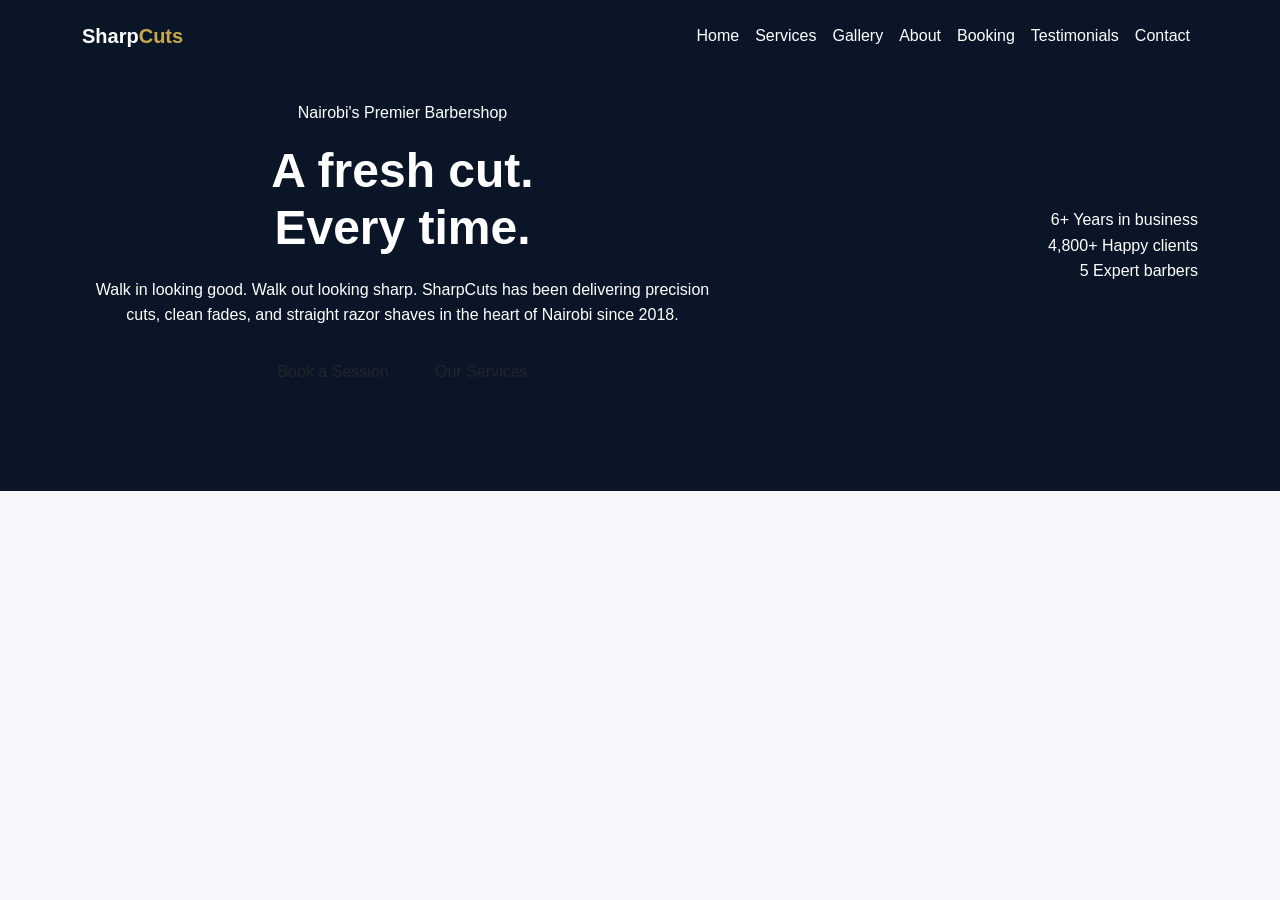
==== index.html @ f394fb0b "correcting nav and top" ====
<!DOCTYPE html>
<html lang="en">
<head>
    <meta charset="UTF-8">
    <meta name="viewport" content="width=device-width, initial-scale=1.0">
    <title>SharpCuts Barbershop</title>
    <link rel="stylesheet" href="https://cdn.jsdelivr.net/npm/bootstrap@5.3.0/dist/css/bootstrap.min.css">
    <link rel="stylesheet" href="css/style.css">
</head>
<body>

    <!-- NAVBAR -->
    <nav class="navbar navbar-expand-lg navbar-dark fixed-top">
        <div class="container">
            <a class="navbar-brand" href="index.html">
                <span class="brand-sharp">Sharp</span><span class="brand-cuts">Cuts</span>
            </a>
            <button class="navbar-toggler" type="button" data-bs-toggle="collapse" data-bs-target="#navMenu">
                <span class="navbar-toggler-icon"></span>
            </button>
            <div class="collapse navbar-collapse" id="navMenu">
                <ul class="navbar-nav ms-auto">
                    <li class="nav-item"><a class="nav-link active" href="index.html">Home</a></li>
                    <li class="nav-item"><a class="nav-link" href="services.html">Services</a></li>
                    <li class="nav-item"><a class="nav-link" href="gallery.html">Gallery</a></li>
                    <li class="nav-item"><a class="nav-link" href="about.html">About</a></li>
                    <li class="nav-item"><a class="nav-link" href="booking.html">Booking</a></li>
                    <li class="nav-item"><a class="nav-link" href="testimonials.html">Testimonials</a></li>
                    <li class="nav-item"><a class="nav-link" href="contact.html">Contact</a></li>
                </ul>
            </div>
        </div>
    </nav>

    <!-- top -->
    <section class="top d-flex align-items-center">
        <div class="container">
            <div class="row align-items-center">
                <div class="col-lg-7">
                    <p class="top-eyebrow">Nairobi's Premier Barbershop</p>
                    <h1 class="top-heading">A fresh cut.<br>Every time.</h1>
                    <p class="top-sub">Walk in looking good. Walk out looking sharp. SharpCuts has been delivering precision cuts, clean fades, and straight razor shaves in the heart of Nairobi since 2018.</p>
                    <div class="top-actions">
                        <a href="booking.html" class="btn btn-primary-custom me-3">Book a Session</a>
                        <a href="services.html" class="btn btn-outline-custom">Our Services</a>
                    </div>
                </div>
                <div class="col-lg-5 d-none d-lg-block text-end">
                    <div class="top-stat-block">
                        <div class="top-stat">
                            <span class="stat-number">6+</span>
                            <span class="stat-label">Years in business</span>
                        </div>
                        <div class="top-stat">
                            <span class="stat-number">4,800+</span>
                            <span class="stat-label">Happy clients</span>
                        </div>
                        <div class="top-stat">
                            <span class="stat-number">5</span>
                            <span class="stat-label">Expert barbers</span>
                        </div>
                    </div>
                </div>
            </div>
        </div>
    </section>

    
    <script src="https://cdn.jsdelivr.net/npm/bootstrap@5.3.0/dist/js/bootstrap.bundle.min.js"></script>
    <script src="js/script.js"></script>
</body>
</html>
---- css/style.css ----
/* ============================================
   my shortcuts for colours to use— style.css
   Colours :
   Navy:      #0A1628
   Mid-navy:  #1B2E4B
   White:     #FFFFFF
   Off-white: #F5F7FA
   Gold:      #C9A84C
   Light grey:#E8ECF0
============================================ */
/* RESET */
* {
    margin: 0;
    padding: 0;
    box-sizing: border-box;
}

/* GLOBAL */
body {
    font-family: Arial, sans-serif;
    background: #F5F7FA;
    color: #0A1628;
    line-height: 1.6;
}

h1, h2, h3 {
    font-weight: bold;
    margin-bottom: 15px;
}

.section-title {
    border-bottom: 2px solid #C9A84C;
    display: inline-block;
    margin-bottom: 20px;
}

/* NAVBAR */
.navbar {
    background: #0A1628;
    padding: 15px 0;
}

.navbar-brand {
    font-weight: bold;
}

.brand-sharp {
    color: white;
}

.brand-cuts {
    color: #C9A84C;
}

.nav-link {
    color: white !important;
}

.nav-link:hover {
    color: #C9A84C !important;
}

/* BUTTON */
.btn-custom {
    background: #C9A84C;
    color: #0A1628;
    padding: 10px 20px;
    text-decoration: none;
    font-weight: bold;
    border: none;
}

.btn-custom:hover {
    background: #b8963e;
}

/* HERO */
.top{
    background: #0A1628;
    color: white;
    text-align: center;
    padding: 100px 20px;
}

.top-heading {
    font-size: 3rem;
    margin-bottom: 20px;
}

.top-sub {
    margin-bottom: 25px;
}

/* CARDS */
.feature-card {
    background: white;
    padding: 20px;
    border: 1px solid #ddd;
    text-align: center;
}

/* FOOTER */
.site-footer {
    background: #0A1628;
    color: white;
    text-align: center;
    padding: 20px;
}

.footer-links a {
    color: white;
    text-decoration: none;
    margin: 0 10px;
}

/* MOBILE */
@media (max-width: 768px) {
    .top-heading {
        font-size: 2rem;
    }
}
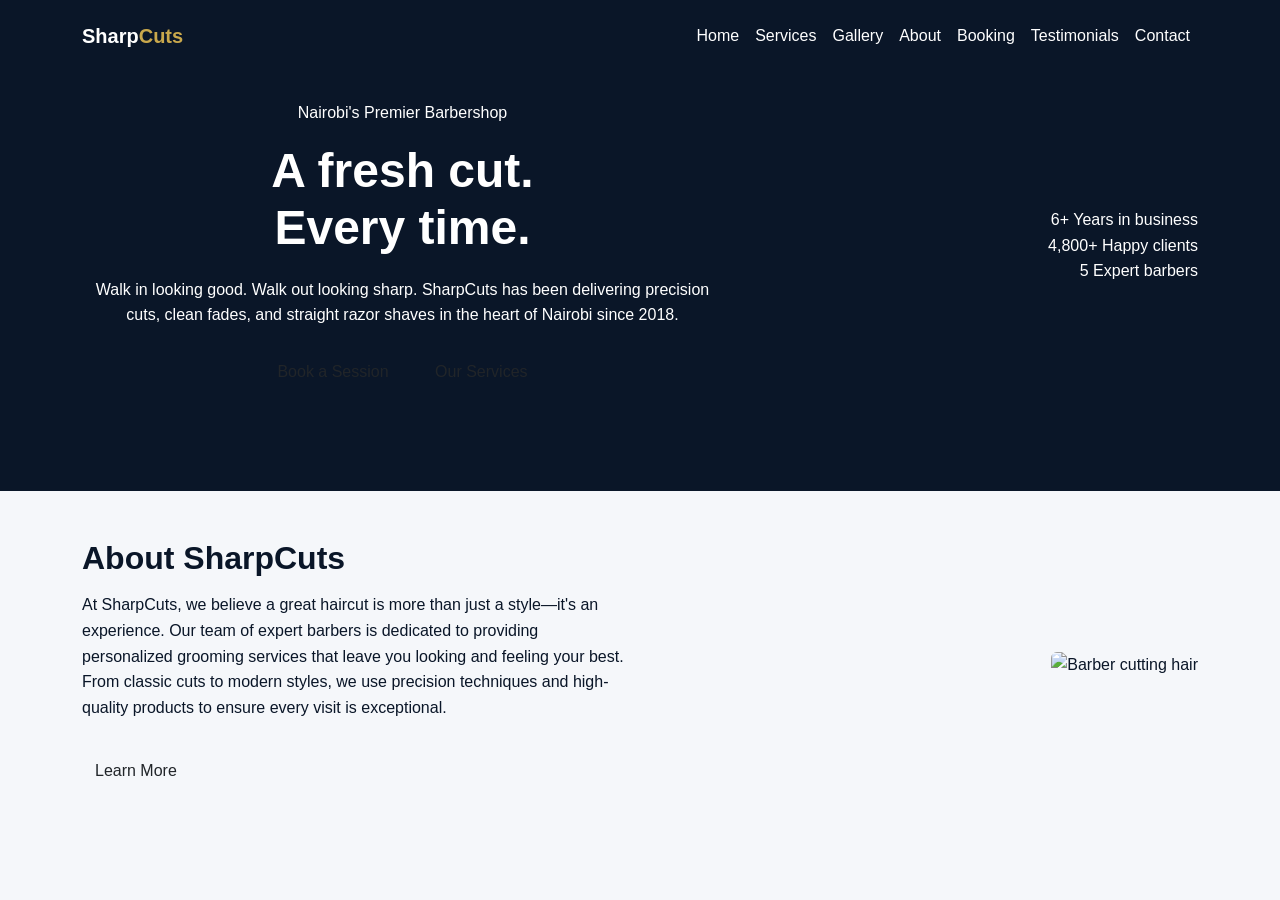
==== commit 38658e6f: "about correction" ====
--- a/index.html
+++ b/index.html
@@ -65,6 +65,22 @@
         </div>
     </section>
 
+
+
+    <section class="about py-5">
+        <div class="container">
+            <div class="row align-items-center">
+                <div class="col-lg-6">
+                    <h2 class="section-heading">About SharpCuts</h2>
+                    <p class="section-sub">At SharpCuts, we believe a great haircut is more than just a style—it's an experience. Our team of expert barbers is dedicated to providing personalized grooming services that leave you looking and feeling your best. From classic cuts to modern styles, we use precision techniques and high-quality products to ensure every visit is exceptional.</p>
+                    <a href="about.html" class="btn btn-primary-custom mt-3">Learn More</a>
+                </div>
+                <div class="col-lg-6 text-end">
+                    <img src="images/about.jpg" alt="Barber cutting hair" class="img-fluid rounded">
+                </div>
+            </div>
+        </div>
+
     
     <script src="https://cdn.jsdelivr.net/npm/bootstrap@5.3.0/dist/js/bootstrap.bundle.min.js"></script>
     <script src="js/script.js"></script>
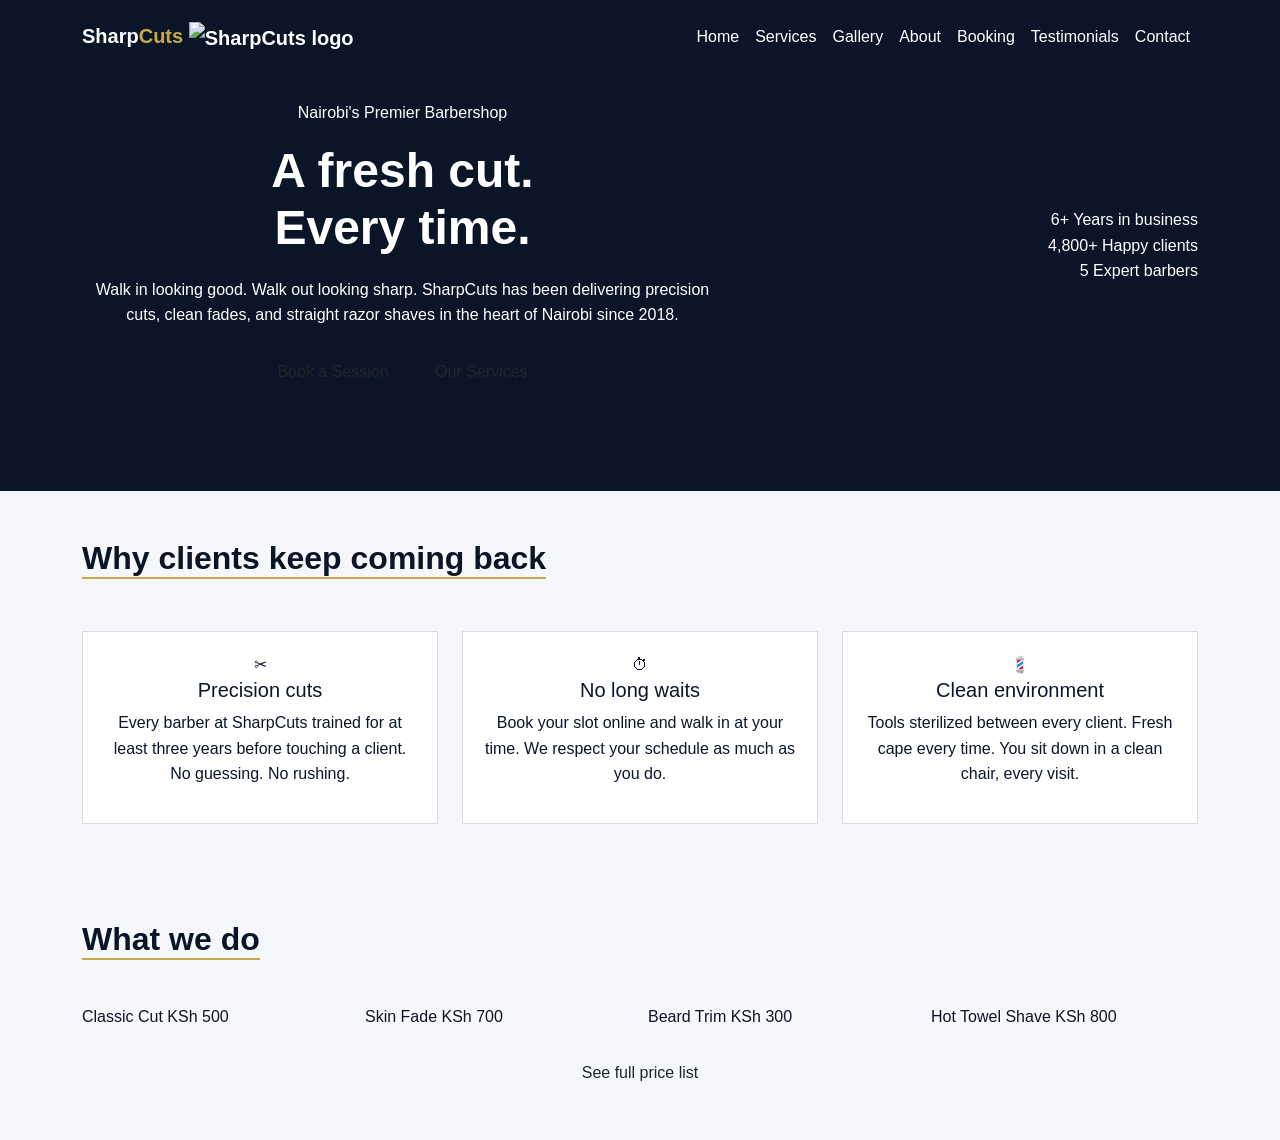
==== commit 7ed826b1: "adding icon and images" ====
--- a/index.html
+++ b/index.html
@@ -4,6 +4,7 @@
     <meta charset="UTF-8">
     <meta name="viewport" content="width=device-width, initial-scale=1.0">
     <title>SharpCuts Barbershop</title>
+    <link rel="icon" type="image/png" href="images/comb and clippers.png">
     <link rel="stylesheet" href="https://cdn.jsdelivr.net/npm/bootstrap@5.3.0/dist/css/bootstrap.min.css">
     <link rel="stylesheet" href="css/style.css">
 </head>
@@ -14,6 +15,8 @@
         <div class="container">
             <a class="navbar-brand" href="index.html">
                 <span class="brand-sharp">Sharp</span><span class="brand-cuts">Cuts</span>
+                 <img src="images/comb and clippers.png" alt="SharpCuts logo"
+                  width="30" height="30" class="brand-logo">
             </a>
             <button class="navbar-toggler" type="button" data-bs-toggle="collapse" data-bs-target="#navMenu">
                 <span class="navbar-toggler-icon"></span>
@@ -66,20 +69,59 @@
     </section>
 
 
-
-    <section class="about py-5">
+<!-- WHY US -->
+    <section class="why-us py-5">
         <div class="container">
-            <div class="row align-items-center">
-                <div class="col-lg-6">
-                    <h2 class="section-heading">About SharpCuts</h2>
-                    <p class="section-sub">At SharpCuts, we believe a great haircut is more than just a style—it's an experience. Our team of expert barbers is dedicated to providing personalized grooming services that leave you looking and feeling your best. From classic cuts to modern styles, we use precision techniques and high-quality products to ensure every visit is exceptional.</p>
-                    <a href="about.html" class="btn btn-primary-custom mt-3">Learn More</a>
+            <h2 class="section-title text-center">Why clients keep coming back</h2>
+            <div class="row g-4 mt-2">
+                <div class="col-md-4">
+                    <div class="feature-card">
+                        <div class="feature-icon">✂</div>
+                        <h5>Precision cuts</h5>
+                        <p>Every barber at SharpCuts trained for at least three years before touching a client. No guessing. No rushing.</p>
+                    </div>
                 </div>
-                <div class="col-lg-6 text-end">
-                    <img src="images/about.jpg" alt="Barber cutting hair" class="img-fluid rounded">
+                <div class="col-md-4">
+                    <div class="feature-card">
+                        <div class="feature-icon">⏱</div>
+                        <h5>No long waits</h5>
+                        <p>Book your slot online and walk in at your time. We respect your schedule as much as you do.</p>
+                    </div>
+                </div>
+                <div class="col-md-4">
+                    <div class="feature-card">
+                        <div class="feature-icon">💈</div>
+                        <h5>Clean environment</h5>
+                        <p>Tools sterilized between every client. Fresh cape every time. You sit down in a clean chair, every visit.</p>
+                    </div>
                 </div>
             </div>
         </div>
+    </section>
+
+    <!-- QUICK SERVICES PREVIEW -->
+    <section class="services-preview py-5">
+        <div class="container">
+            <h2 class="section-title text-center">What we do</h2>
+            <div class="row g-3 mt-2">
+                <div class="col-6 col-md-3">
+                    <div class="service-pill">Classic Cut <span>KSh 500</span></div>
+                </div>
+                <div class="col-6 col-md-3">
+                    <div class="service-pill">Skin Fade <span>KSh 700</span></div>
+                </div>
+                <div class="col-6 col-md-3">
+                    <div class="service-pill">Beard Trim <span>KSh 300</span></div>
+                </div>
+                <div class="col-6 col-md-3">
+                    <div class="service-pill">Hot Towel Shave <span>KSh 800</span></div>
+                </div>
+            </div>
+            <div class="text-center mt-4">
+                <a href="services.html" class="btn btn-primary-custom">See full price list</a>
+            </div>
+        </div>
+    </section>
 
     
     <script src="https://cdn.jsdelivr.net/npm/bootstrap@5.3.0/dist/js/bootstrap.bundle.min.js"></script>
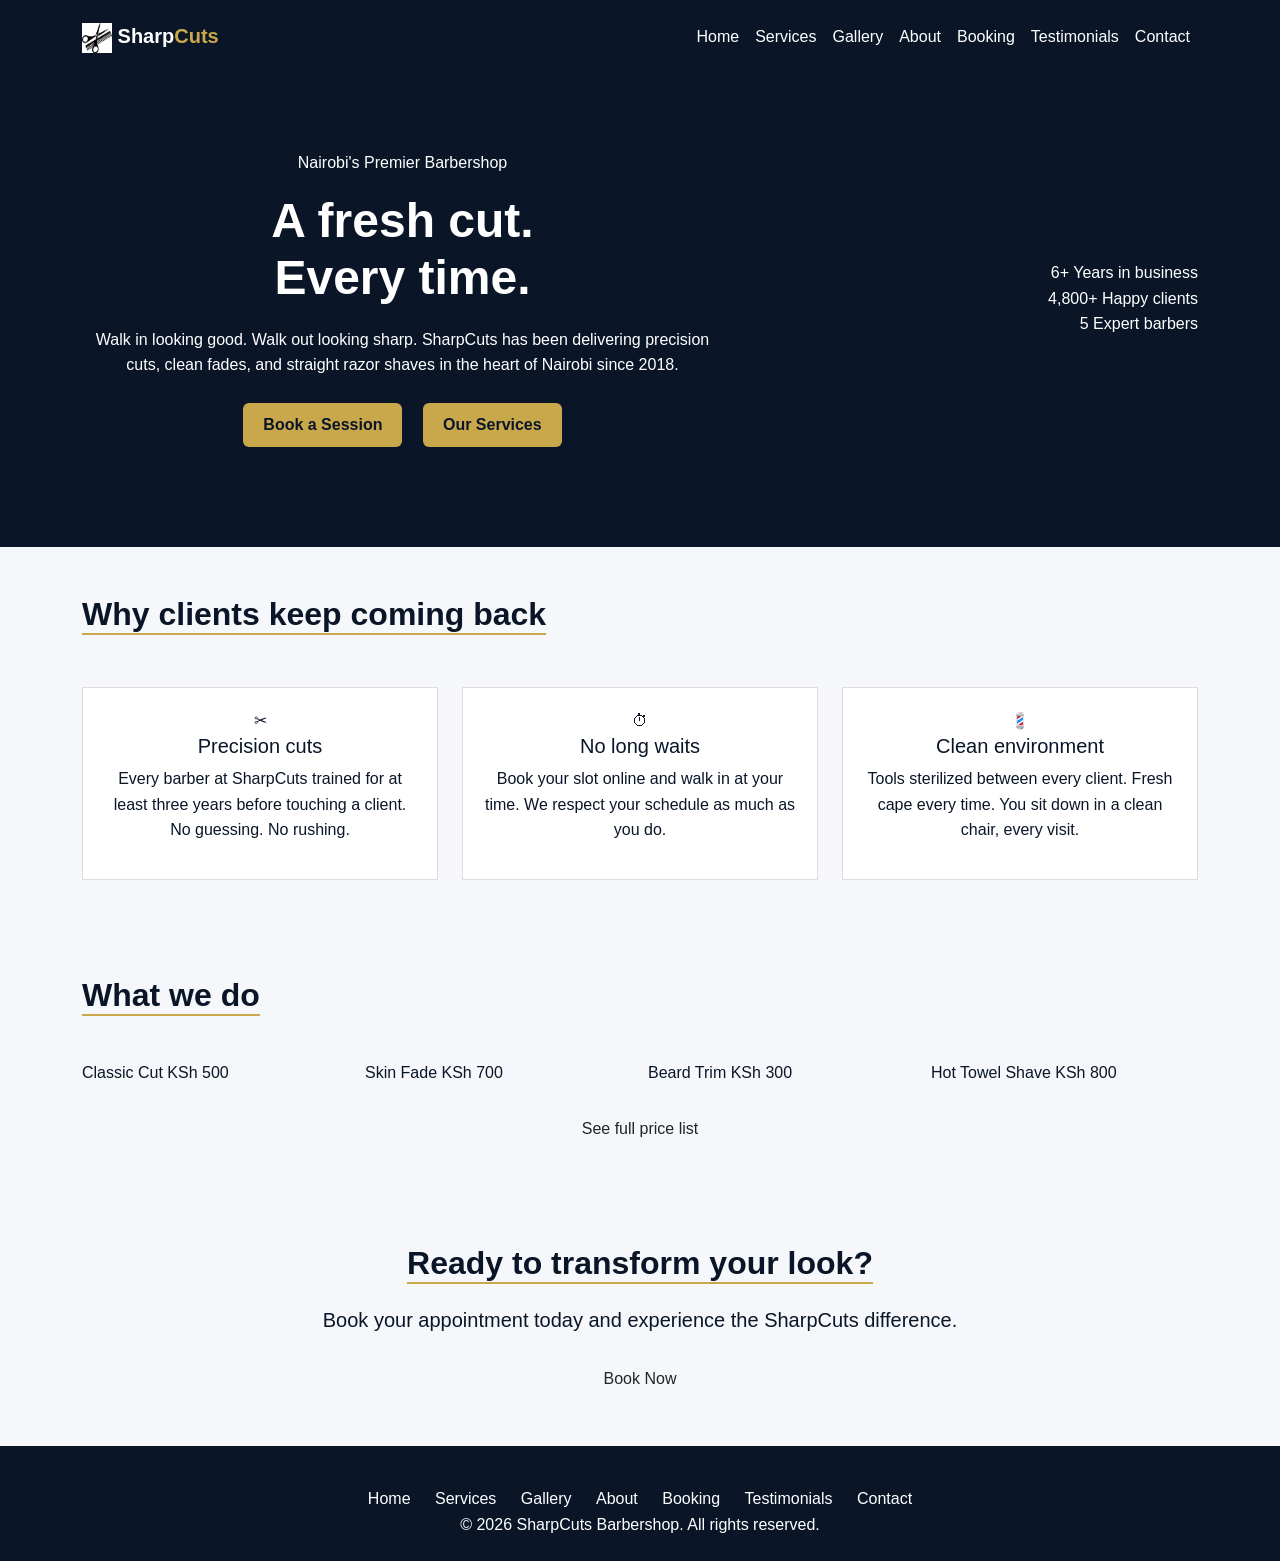
==== commit f47ee18c: "logo addition" ====
--- a/index.html
+++ b/index.html
@@ -3,8 +3,9 @@
 <head>
     <meta charset="UTF-8">
     <meta name="viewport" content="width=device-width, initial-scale=1.0">
+    <link rel="icon" type="image/png" href="images/comb and clippers.png">
     <title>SharpCuts Barbershop</title>
-    <link rel="icon" type="image/png" href="images/comb and clippers.png">
+   
     <link rel="stylesheet" href="https://cdn.jsdelivr.net/npm/bootstrap@5.3.0/dist/css/bootstrap.min.css">
     <link rel="stylesheet" href="css/style.css">
 </head>
@@ -14,9 +15,10 @@
     <nav class="navbar navbar-expand-lg navbar-dark fixed-top">
         <div class="container">
             <a class="navbar-brand" href="index.html">
+                <img src="images/comb and clippers.png" alt="SharpCuts logo"
+                  width="30" height="30" class="brand-logo">
                 <span class="brand-sharp">Sharp</span><span class="brand-cuts">Cuts</span>
-                 <img src="images/comb and clippers.png" alt="SharpCuts logo"
-                  width="30" height="30" class="brand-logo">
+                 
             </a>
             <button class="navbar-toggler" type="button" data-bs-toggle="collapse" data-bs-target="#navMenu">
                 <span class="navbar-toggler-icon"></span>
@@ -44,8 +46,8 @@
                     <h1 class="top-heading">A fresh cut.<br>Every time.</h1>
                     <p class="top-sub">Walk in looking good. Walk out looking sharp. SharpCuts has been delivering precision cuts, clean fades, and straight razor shaves in the heart of Nairobi since 2018.</p>
                     <div class="top-actions">
-                        <a href="booking.html" class="btn btn-primary-custom me-3">Book a Session</a>
-                        <a href="services.html" class="btn btn-outline-custom">Our Services</a>
+                        <a href="booking.html" class="btn btn-custom me-3">Book a Session</a>
+                        <a href="services.html" class="btn btn-custom">Our Services</a>
                     </div>
                 </div>
                 <div class="col-lg-5 d-none d-lg-block text-end">
@@ -123,7 +125,34 @@
         </div>
     </section>
 
-    
+    <!-- CTA -->
+    <section class="cta py-5">
+        <div class="container text-center">
+            <h2 class="section-title">Ready to transform your look?</h2>
+            <p class="lead">Book your appointment today and experience the SharpCuts difference.</p>
+              <a href="booking.html" class="btn btn-light-custom mt-2">Book Now</a>
+        </div>
+    </section>
+
+    <!-- FOOTER -->
+    <footer class="footer py-4">
+        <div class="container text-center">
+           
+             <div class="row mt-3">
+                <div class="col-12 text-center footer-links">
+                    <a href="index.html">Home</a>
+                    <a href="services.html">Services</a>
+                    <a href="gallery.html">Gallery</a>
+                    <a href="about.html">About</a>
+                    <a href="booking.html">Booking</a>
+                    <a href="testimonials.html">Testimonials</a>
+                    <a href="contact.html">Contact</a>
+                </div>
+            </div>  
+             <p class="mb-0">&copy; 2026 SharpCuts Barbershop. All rights reserved.</p> 
+        </div>
+    </footer>
+
     <script src="https://cdn.jsdelivr.net/npm/bootstrap@5.3.0/dist/js/bootstrap.bundle.min.js"></script>
     <script src="js/script.js"></script>
 </body>
--- a/css/style.css
+++ b/css/style.css
@@ -21,6 +21,8 @@
     background: #F5F7FA;
     color: #0A1628;
     line-height: 1.6;
+    padding-top: 50px;
+   
 }
 
 h1, h2, h3 {
@@ -98,9 +100,14 @@
     border: 1px solid #ddd;
     text-align: center;
 }
+.cta-banner {
+    background: #F5F7FA;
+    text-align: center;
+    padding: 30px 20px 20px;
+}
 
 /* FOOTER */
-.site-footer {
+.footer {
     background: #0A1628;
     color: white;
     text-align: center;
@@ -112,6 +119,9 @@
     text-decoration: none;
     margin: 0 10px;
 }
+.footer-links a:hover {
+    color: #C9A84C;
+}
 
 /* MOBILE */
 @media (max-width: 768px) {
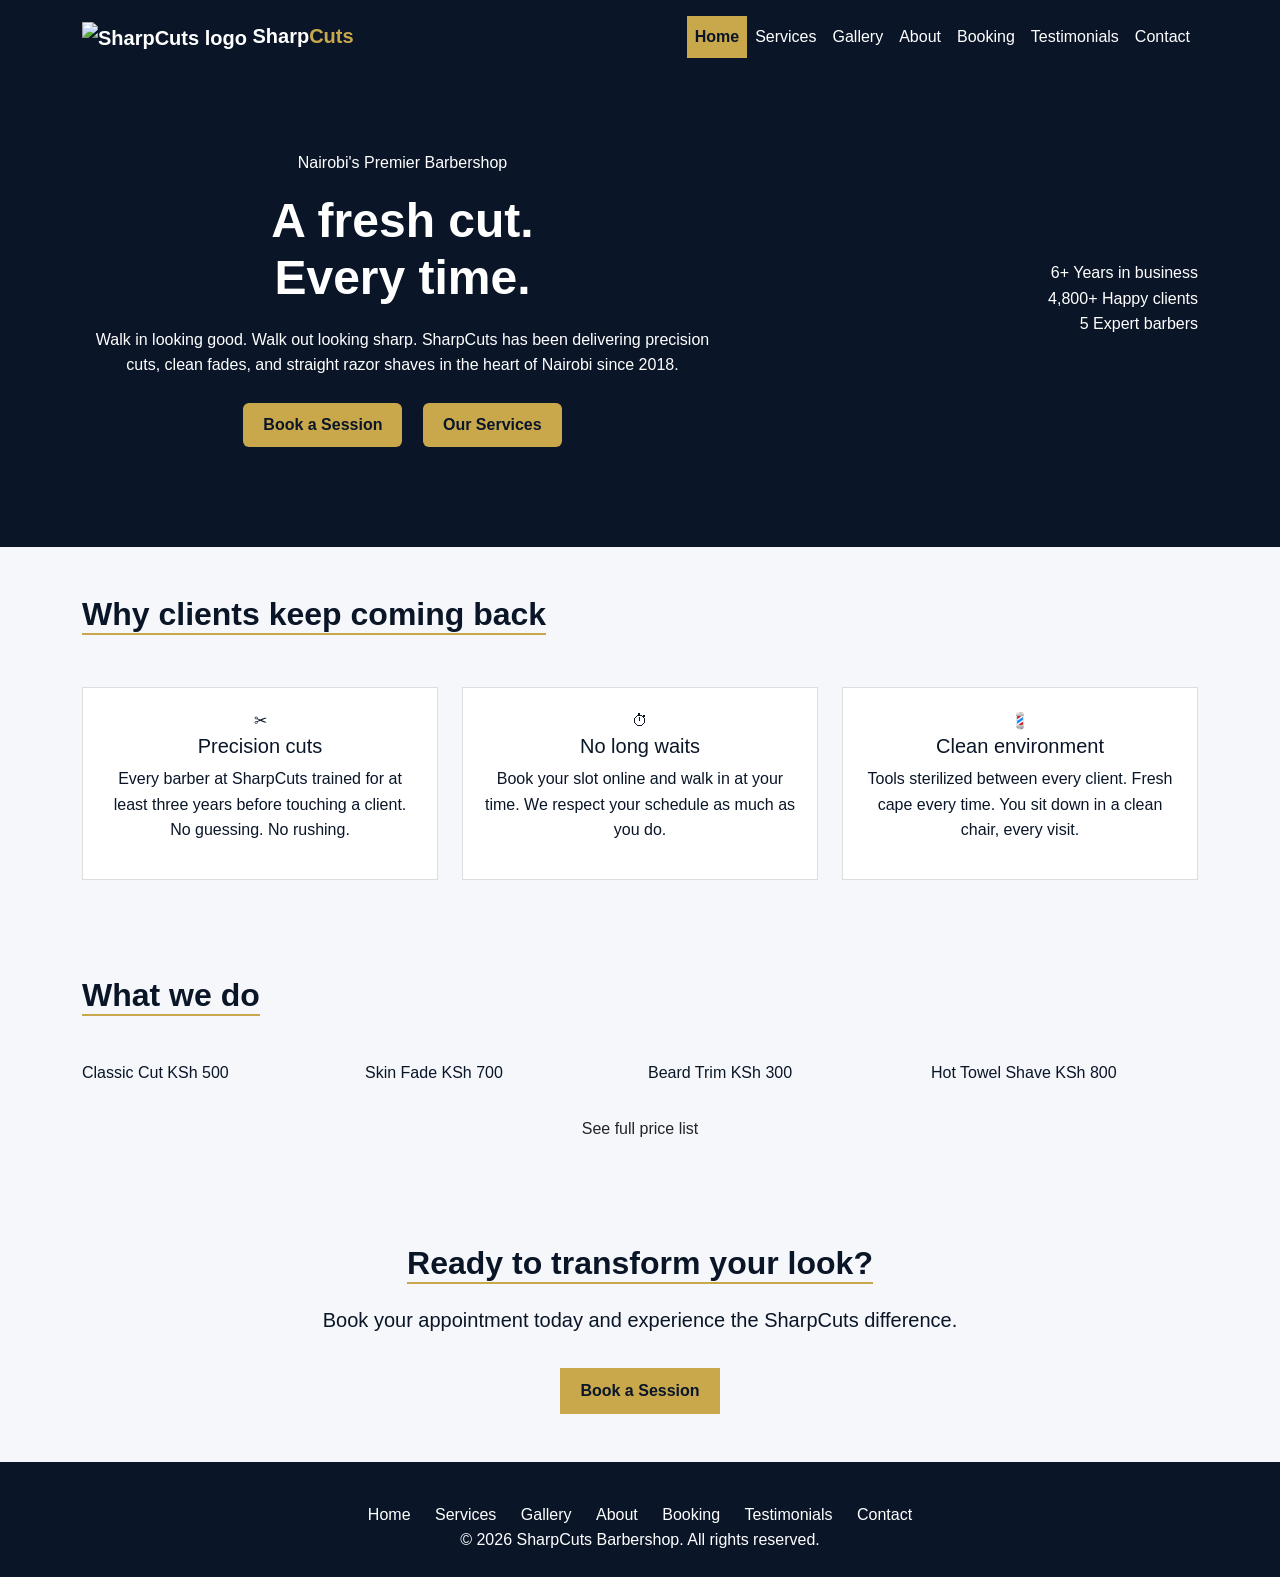
==== commit e8d7413e: "Gallery web page structure" ====
--- a/index.html
+++ b/index.html
@@ -3,7 +3,7 @@
 <head>
     <meta charset="UTF-8">
     <meta name="viewport" content="width=device-width, initial-scale=1.0">
-    <link rel="icon" type="image/png" href="images/comb and clippers.png">
+    <link rel="icon" type="image/png" href="images/Screenshot 2026-06-25 150931.png">
     <title>SharpCuts Barbershop</title>
    
     <link rel="stylesheet" href="https://cdn.jsdelivr.net/npm/bootstrap@5.3.0/dist/css/bootstrap.min.css">
@@ -15,8 +15,8 @@
     <nav class="navbar navbar-expand-lg navbar-dark fixed-top">
         <div class="container">
             <a class="navbar-brand" href="index.html">
-                <img src="images/comb and clippers.png" alt="SharpCuts logo"
-                  width="30" height="30" class="brand-logo">
+                <img src="images/Screenshot 2026-06-25 150931.png"
+                    alt="SharpCuts logo" class="brand-logo">
                 <span class="brand-sharp">Sharp</span><span class="brand-cuts">Cuts</span>
                  
             </a>
@@ -130,7 +130,7 @@
         <div class="container text-center">
             <h2 class="section-title">Ready to transform your look?</h2>
             <p class="lead">Book your appointment today and experience the SharpCuts difference.</p>
-              <a href="booking.html" class="btn btn-light-custom mt-2">Book Now</a>
+              <a href="booking.html" class="btn-custom mt-3 d-inline-block">Book a Session</a>
         </div>
     </section>
 
--- a/css/style.css
+++ b/css/style.css
@@ -22,7 +22,6 @@
     color: #0A1628;
     line-height: 1.6;
     padding-top: 50px;
-   
 }
 
 h1, h2, h3 {
@@ -76,7 +75,7 @@
     background: #b8963e;
 }
 
-/* HERO */
+/* TOP SECTION — page headers */
 .top{
     background: #0A1628;
     color: white;
@@ -100,6 +99,7 @@
     border: 1px solid #ddd;
     text-align: center;
 }
+
 .cta-banner {
     background: #F5F7FA;
     text-align: center;
@@ -122,6 +122,111 @@
 .footer-links a:hover {
     color: #C9A84C;
 }
+
+
+/* ============================================
+   FILTER BUTTONS
+   Used on: services.html, gallery.html
+============================================ */
+
+.active {
+    background: #C9A84C !important;
+    color: #0A1628 !important;
+    font-weight: bold;
+    border-color: #C9A84C !important;
+}
+
+
+/* ============================================
+   FORM STYLES (errors, success, form wrapper)
+   Used on: booking.html, contact.html
+============================================ */
+
+.contact-form {
+    background: white;
+    padding: 20px;
+    border: 1px solid #E8ECF0;
+}
+
+.error {
+    color: #d92626;
+    font-size: 0.9rem;
+    margin-top: 4px;
+    margin-bottom: 0;
+}
+
+.success {
+    color: #1B7A3D;
+    font-size: 1rem;
+    font-weight: bold;
+    margin-top: 10px;
+}
+
+
+/* ============================================
+   SIDEBAR (contact info box)
+   Used on: contact.html
+============================================ */
+
+.sidebar {
+    background: #F5F7FA;
+    padding: 20px;
+    border: 1px solid #E8ECF0;
+}
+
+.sidebar h2 {
+    font-size: 1.4rem;
+}
+
+.sidebar h3 {
+    font-size: 1.1rem;
+    margin-top: 20px;
+    color: #C9A84C;
+}
+
+.sidebar a {
+    color: #0A1628;
+    text-decoration: none;
+}
+
+.sidebar a:hover {
+    text-decoration: underline;
+}
+
+.map-wrapper iframe {
+    width: 100%;
+    border-radius: 4px;
+}
+
+/* TESTIMONIALS
+   Used on: testimonials.html
+*/
+.stars {
+    color: #C9A84C;
+    font-size: 1.2rem;
+    margin-bottom: 10px;
+}
+
+.testimonial-card {
+    background: white;
+    padding: 24px;
+    border: 1px solid #E8ECF0;
+    text-align: center;
+    height: 100%;
+}
+
+.testimonial-card p {
+    font-style: italic;
+    color: #4A5568;
+}
+
+.testimonial-card h6 {
+    font-weight: bold;
+    color: #0A1628;
+    margin-top: 16px;
+    margin-bottom: 4px;
+}
+
 
 /* MOBILE */
 @media (max-width: 768px) {
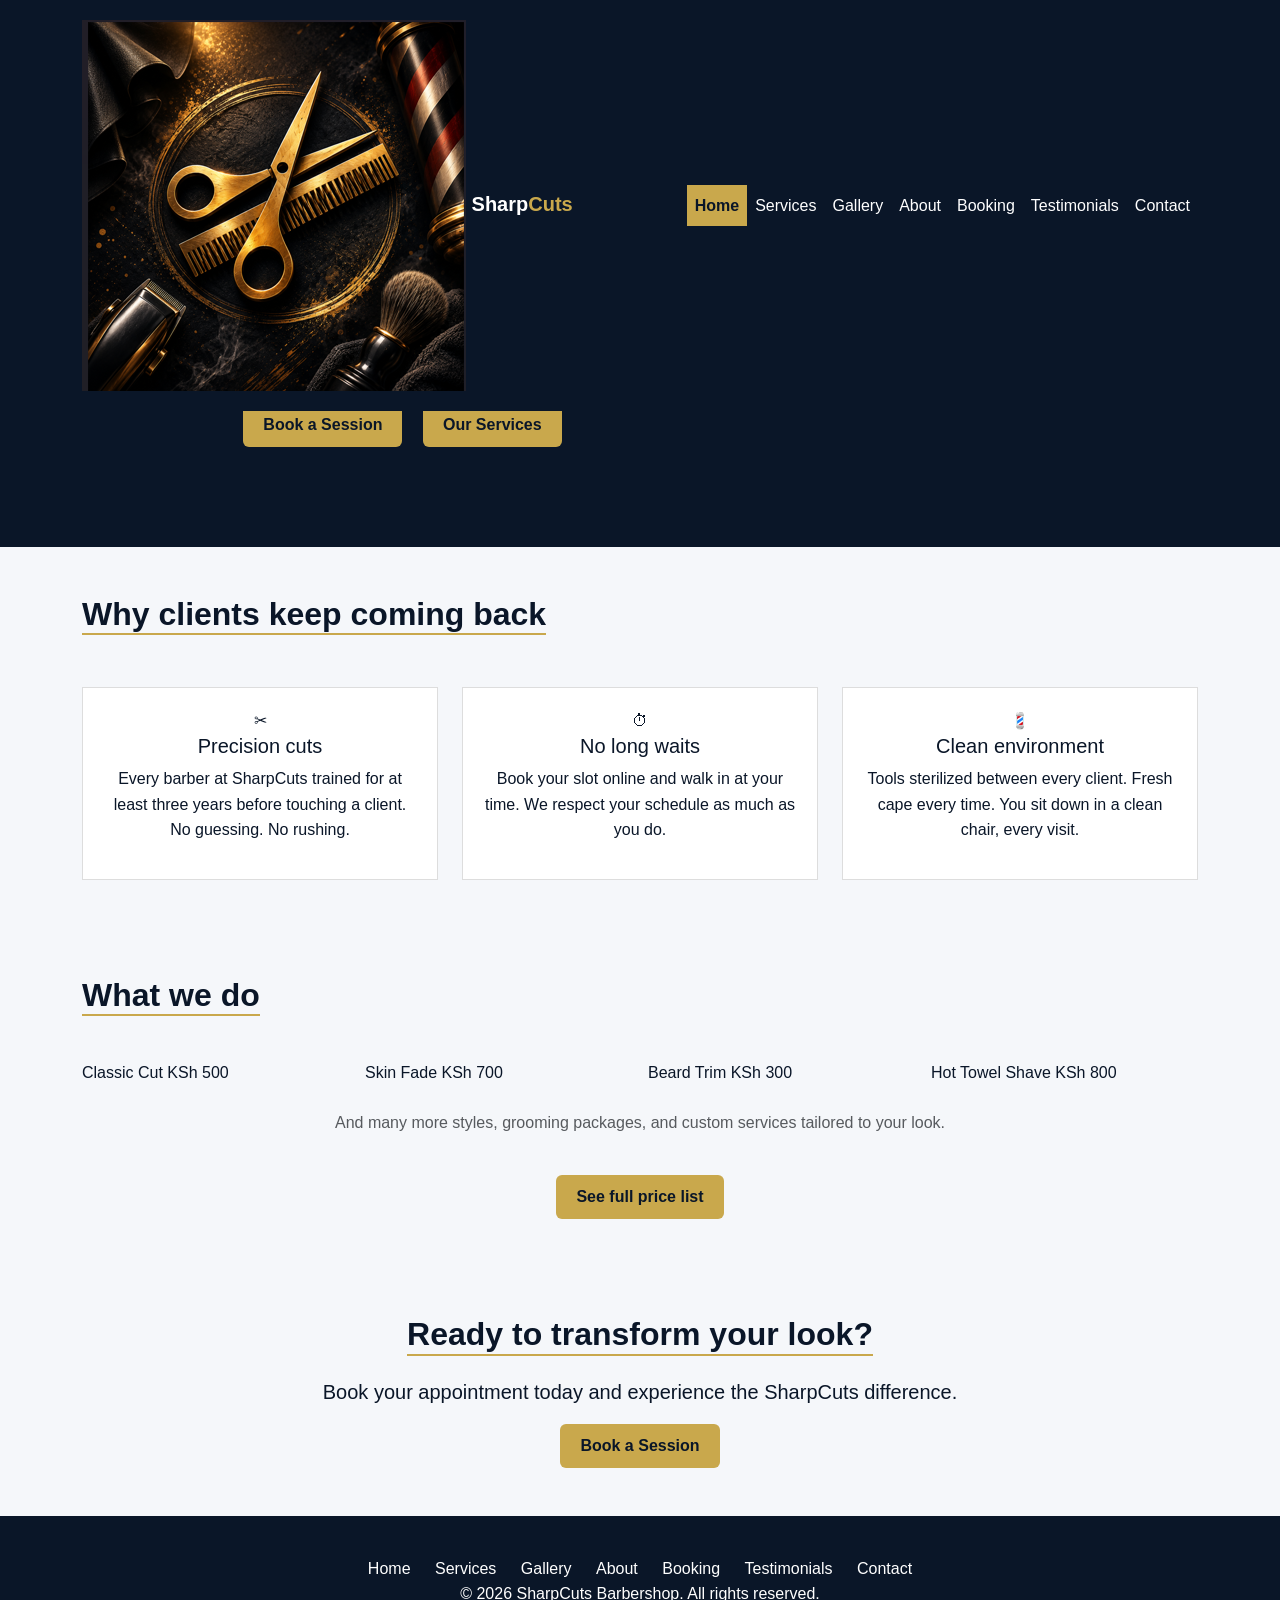
==== commit aff24418: "Syncing footer information to be similar with other webpages" ====
--- a/index.html
+++ b/index.html
@@ -3,8 +3,8 @@
 <head>
     <meta charset="UTF-8">
     <meta name="viewport" content="width=device-width, initial-scale=1.0">
-    <link rel="icon" type="image/png" href="images/Screenshot 2026-06-25 150931.png">
-    <title>SharpCuts Barbershop</title>
+    <link rel="icon" type="image/png" href="images/Sharpcuts.png">
+    <title>Home — SharpCuts</title>
    
     <link rel="stylesheet" href="https://cdn.jsdelivr.net/npm/bootstrap@5.3.0/dist/css/bootstrap.min.css">
     <link rel="stylesheet" href="css/style.css">
@@ -13,13 +13,12 @@
 
     <!-- NAVBAR -->
     <nav class="navbar navbar-expand-lg navbar-dark fixed-top">
-        <div class="container">
-            <a class="navbar-brand" href="index.html">
-                <img src="images/Screenshot 2026-06-25 150931.png"
-                    alt="SharpCuts logo" class="brand-logo">
-                <span class="brand-sharp">Sharp</span><span class="brand-cuts">Cuts</span>
-                 
-            </a>
+    <div class="container">
+        <a class="navbar-brand" href="welcome.html">
+            <img src="images/Sharpcuts.png"
+                alt="SharpCuts logo" class="brand-logo">
+            <span class="brand-sharp">Sharp</span><span class="brand-cuts">Cuts</span>
+        </a>
             <button class="navbar-toggler" type="button" data-bs-toggle="collapse" data-bs-target="#navMenu">
                 <span class="navbar-toggler-icon"></span>
             </button>
@@ -57,7 +56,7 @@
                             <span class="stat-label">Years in business</span>
                         </div>
                         <div class="top-stat">
-                            <span class="stat-number">4,800+</span>
+                            <span class="stat-number">1000+</span>
                             <span class="stat-label">Happy clients</span>
                         </div>
                         <div class="top-stat">
@@ -118,9 +117,12 @@
                 <div class="col-6 col-md-3">
                     <div class="service-pill">Hot Towel Shave <span>KSh 800</span></div>
                 </div>
-            </div>
+                 <p class="text-center mt-4 text-muted">
+                    And many more styles, grooming packages, and custom services tailored to your look.
+                </p>
+                </div>
             <div class="text-center mt-4">
-                <a href="services.html" class="btn btn-primary-custom">See full price list</a>
+                <a href="services.html" class="btn btn-custom">See full price list</a>
             </div>
         </div>
     </section>
@@ -130,7 +132,7 @@
         <div class="container text-center">
             <h2 class="section-title">Ready to transform your look?</h2>
             <p class="lead">Book your appointment today and experience the SharpCuts difference.</p>
-              <a href="booking.html" class="btn-custom mt-3 d-inline-block">Book a Session</a>
+              <a href="booking.html" class="btn btn-custom ">Book a Session</a>
         </div>
     </section>
 
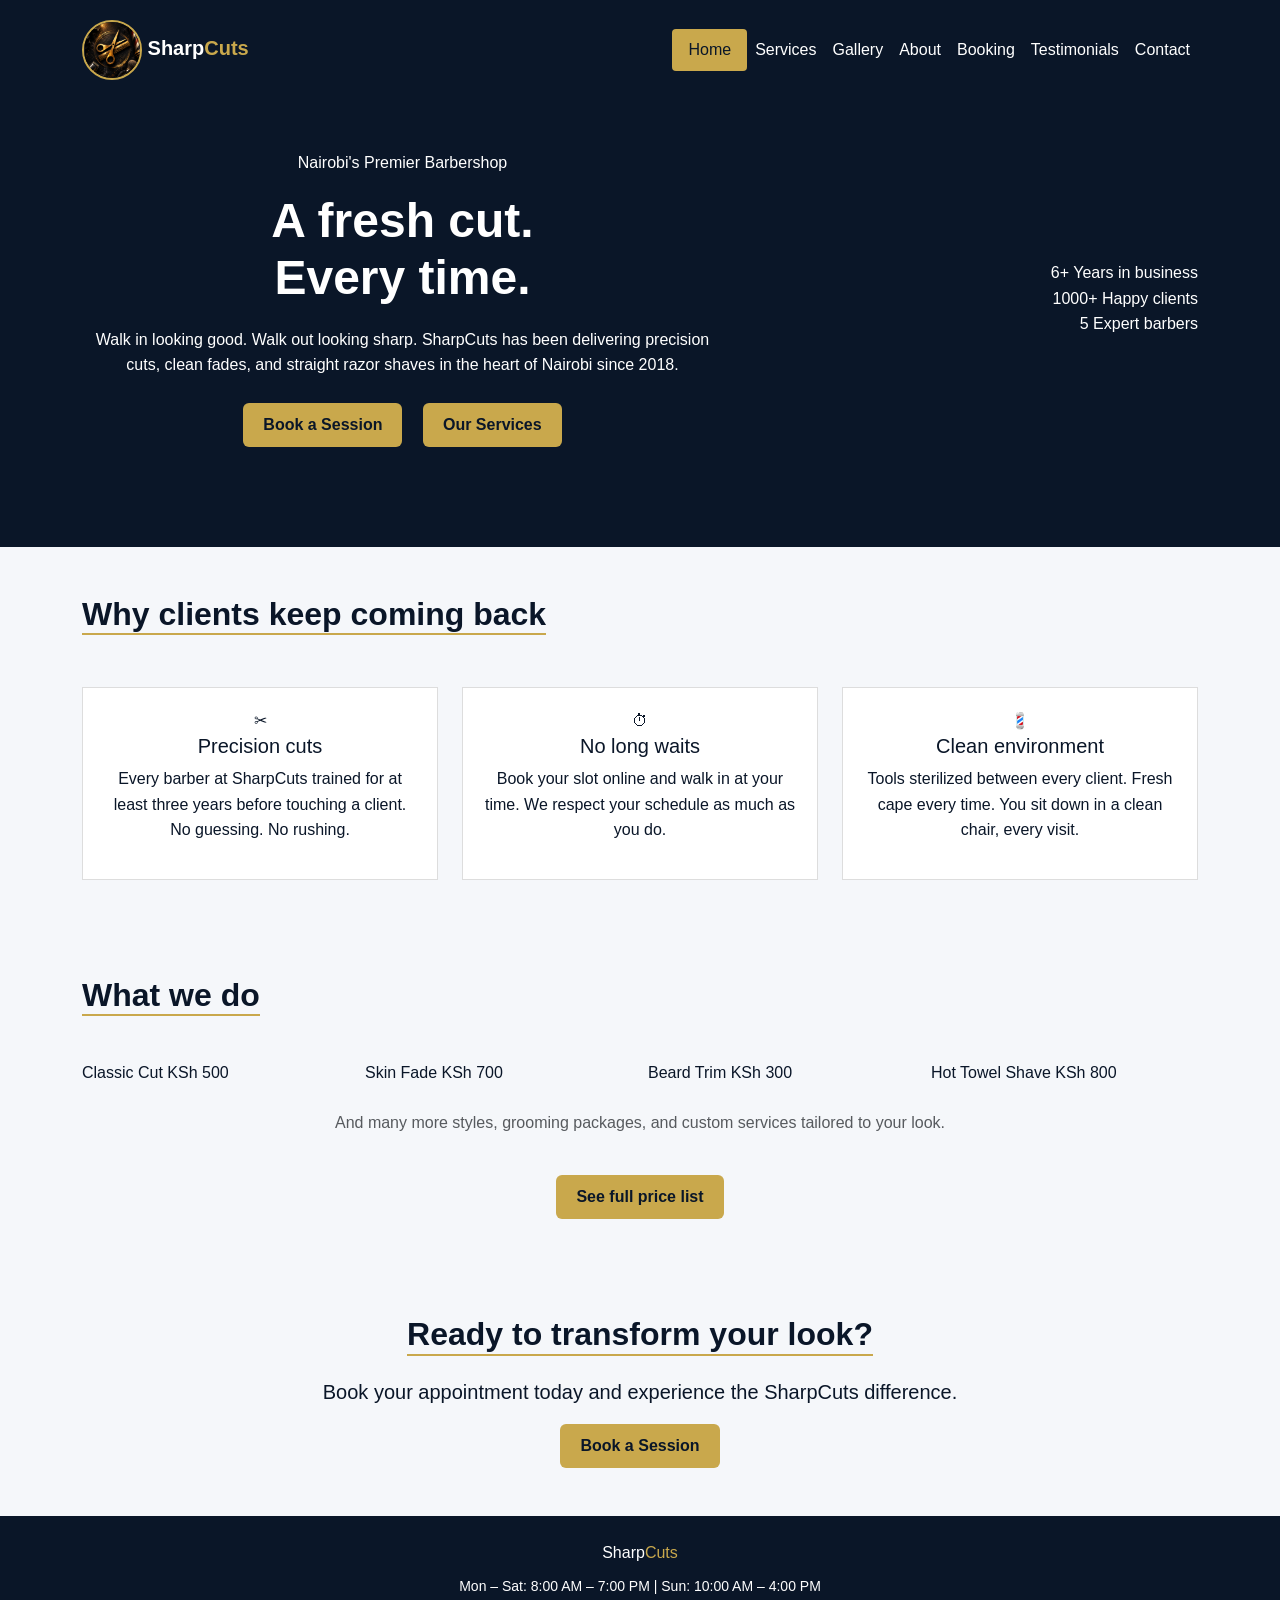
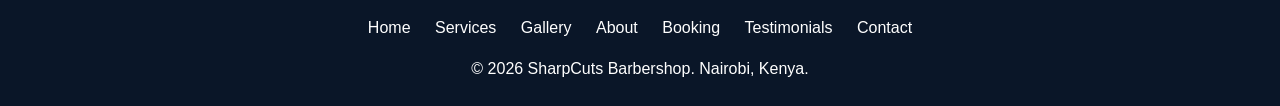
==== commit b55540a6: "Linking logo to go to welcome page" ====
--- a/index.html
+++ b/index.html
@@ -139,19 +139,23 @@
     <!-- FOOTER -->
     <footer class="footer py-4">
         <div class="container text-center">
-           
-             <div class="row mt-3">
-                <div class="col-12 text-center footer-links">
-                    <a href="index.html">Home</a>
-                    <a href="services.html">Services</a>
-                    <a href="gallery.html">Gallery</a>
-                    <a href="about.html">About</a>
-                    <a href="booking.html">Booking</a>
-                    <a href="testimonials.html">Testimonials</a>
-                    <a href="contact.html">Contact</a>
-                </div>
-            </div>  
-             <p class="mb-0">&copy; 2026 SharpCuts Barbershop. All rights reserved.</p> 
+            <div class="mb-2">
+                <span class="brand-sharp">Sharp</span><span class="brand-cuts">Cuts</span>
+            </div>
+
+            <small>Mon – Sat: 8:00 AM – 7:00 PM | Sun: 10:00 AM – 4:00 PM</small>
+
+            <div class="footer-links mt-3">
+                <a href="index.html">Home</a>
+                <a href="services.html">Services</a>
+                <a href="gallery.html">Gallery</a>
+                <a href="about.html">About</a>
+                <a href="booking.html">Booking</a>
+                <a href="testimonials.html">Testimonials</a>
+                <a href="contact.html">Contact</a>
+            </div>
+
+            <p class="mb-0 mt-3">&copy; 2026 SharpCuts Barbershop. Nairobi, Kenya.</p>
         </div>
     </footer>
 
--- a/css/style.css
+++ b/css/style.css
@@ -13,6 +13,7 @@
     margin: 0;
     padding: 0;
     box-sizing: border-box;
+    margin: 0;
 }
 
 /* GLOBAL */
@@ -35,6 +36,12 @@
     margin-bottom: 20px;
 }
 
+.brand-logo {
+    width: 60px;
+    height: 60px;
+    border-radius: 50%;
+    border: 2px solid #C9A84C;
+}
 /* NAVBAR */
 .navbar {
     background: #0A1628;
@@ -58,8 +65,17 @@
 }
 
 .nav-link:hover {
-    color: #C9A84C !important;
-}
+    color:#C9A84C !important;
+    transform: scale(1.03);
+}
+/* Forces the active link text to show clearly inside the gold block */
+.navbar-nav .nav-link.active {
+    background-color: #C9A84C !important;
+    color: #0A1628 !important; 
+    padding: 8px 16px !important;
+    border-radius: 4px;
+}
+
 
 /* BUTTON */
 .btn-custom {
@@ -73,6 +89,7 @@
 
 .btn-custom:hover {
     background: #b8963e;
+    transform: scale(1.03);
 }
 
 /* TOP SECTION — page headers */
@@ -121,6 +138,7 @@
 }
 .footer-links a:hover {
     color: #C9A84C;
+    transform: scale(1.03);
 }
 
 
@@ -129,7 +147,7 @@
    Used on: services.html, gallery.html
 ============================================ */
 
-.active {
+.filter-active {
     background: #C9A84C !important;
     color: #0A1628 !important;
     font-weight: bold;
@@ -166,7 +184,7 @@
 /* ============================================
    SIDEBAR (contact info box)
    Used on: contact.html
-============================================ */
+============================================ */  
 
 .sidebar {
     background: #F5F7FA;
@@ -227,6 +245,62 @@
     margin-bottom: 4px;
 }
 
+/* ============================================
+   TEAM SECTION
+   Used on: about.html
+============================================ */
+.team_member {
+    display: inline-block;
+    text-transform: uppercase;
+    font-weight: bold;
+    color: #0A1628;
+    font-size: 1rem;
+    margin-top: 8px;
+}
+.team-avatar {
+    width: 120px;
+    height: 120px;
+    border-radius: 50%;
+    border: 3px solid #C9A84C;
+    margin-bottom: 16px;
+}
+
+.team-bio {
+    font-size: 0.9rem;
+    color: #4A5568;
+    max-width: 280px;
+    margin: 8px auto 0;
+}
+
+/* ============================================
+    Gallery Section
+    Used on: gallery.html
+============================================ */
+
+.gallery-img {
+    width: 100%;
+    height: 300px;
+    object-fit: cover;
+    transition: 0.3s;
+}
+
+.gallery-img:hover {
+    transform: scale(1.03);
+}
+
+/* ============================================
+    About Section
+    Used on: about.html 
+============================================ */
+.about-img {
+    width: 100%;
+    height: 300px;
+    object-fit: cover;
+    transition: 0.3s;
+}
+.about-img:hover {
+    transform: scale(1.03);
+}   
 
 /* MOBILE */
 @media (max-width: 768px) {
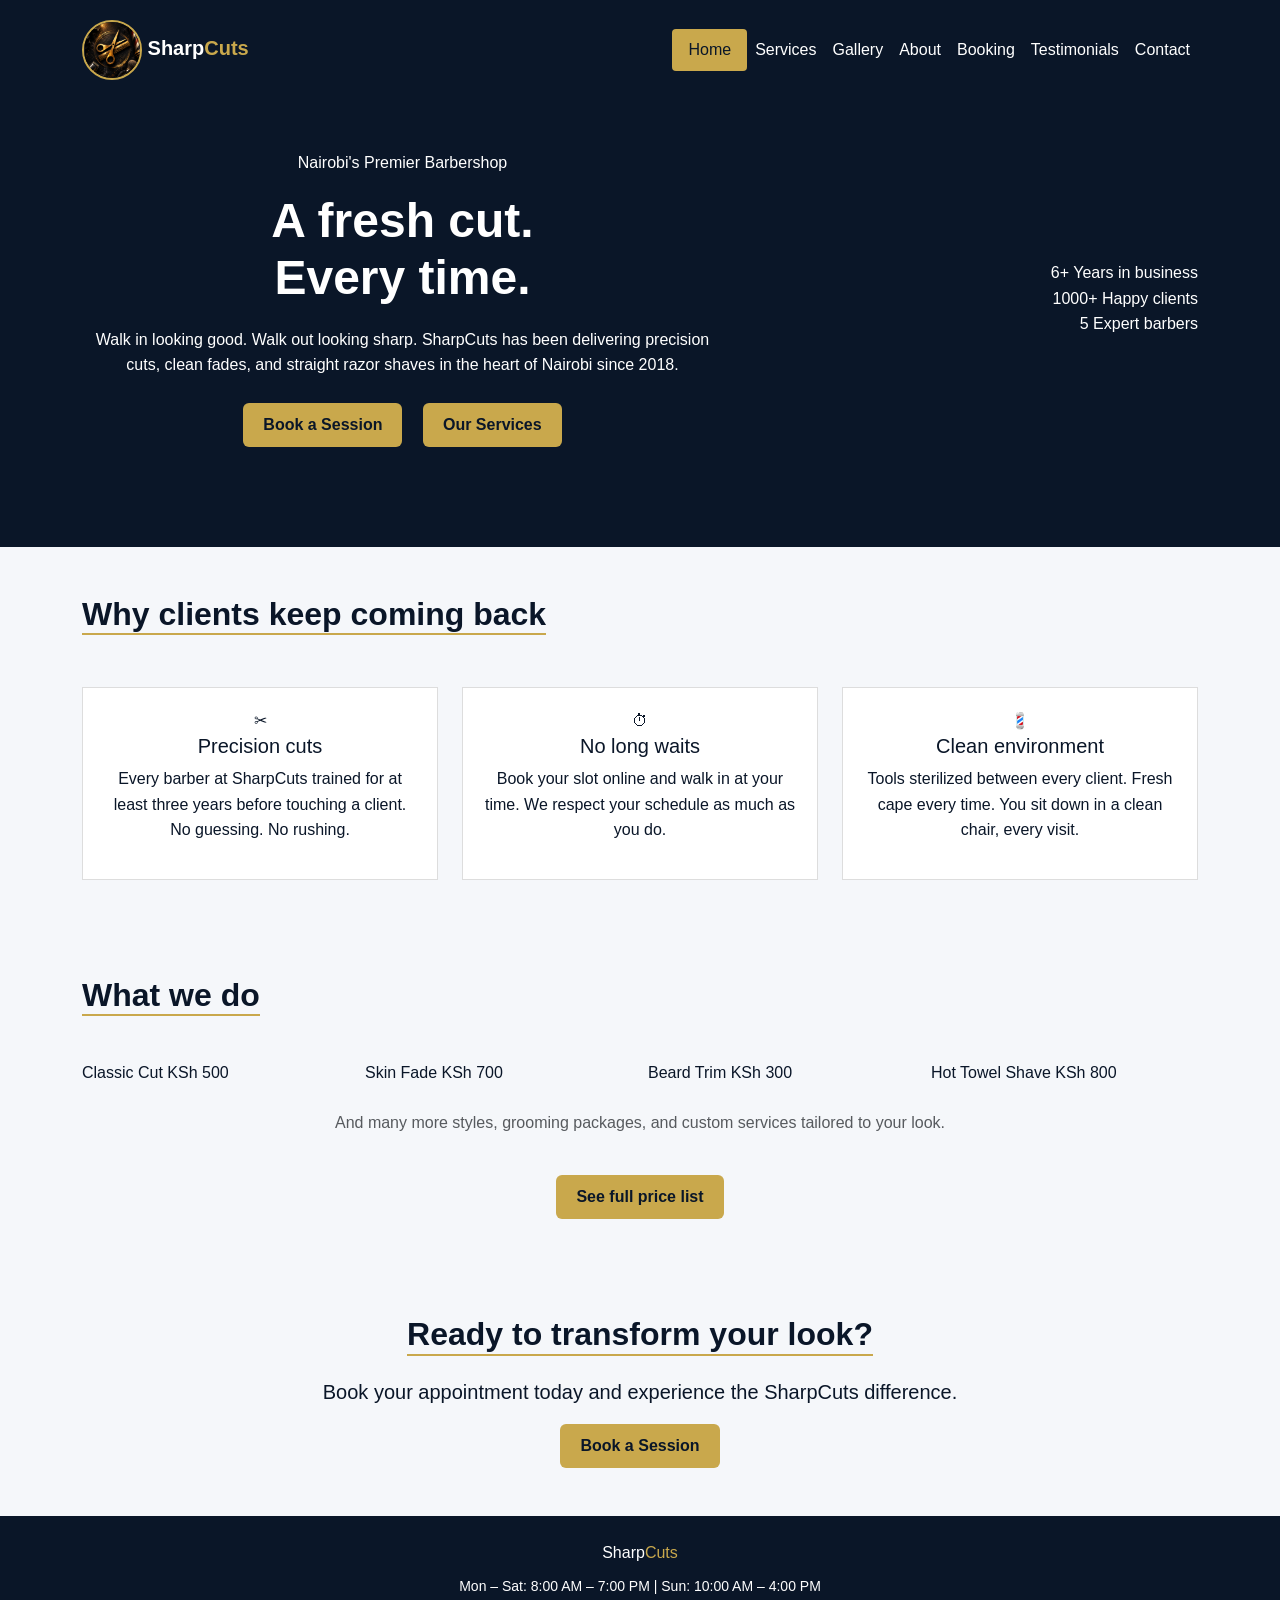
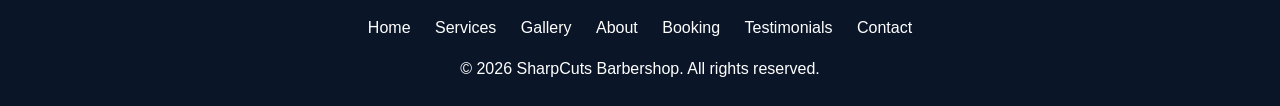
==== commit b7b05a64: "Syncing footer to other webpages" ====
--- a/index.html
+++ b/index.html
@@ -155,9 +155,9 @@
                 <a href="contact.html">Contact</a>
             </div>
 
-            <p class="mb-0 mt-3">&copy; 2026 SharpCuts Barbershop. Nairobi, Kenya.</p>
+             <p class="mb-0 mt-3">&copy; 2026 SharpCuts Barbershop. All rights reserved.</p>
         </div>
-    </footer>
+     </footer>
 
     <script src="https://cdn.jsdelivr.net/npm/bootstrap@5.3.0/dist/js/bootstrap.bundle.min.js"></script>
     <script src="js/script.js"></script>
--- a/css/style.css
+++ b/css/style.css
@@ -13,7 +13,6 @@
     margin: 0;
     padding: 0;
     box-sizing: border-box;
-    margin: 0;
 }
 
 /* GLOBAL */
@@ -216,9 +215,10 @@
     border-radius: 4px;
 }
 
-/* TESTIMONIALS
+/* =============================================
+TESTIMONIALS
    Used on: testimonials.html
-*/
+=============================================*/
 .stars {
     color: #C9A84C;
     font-size: 1.2rem;
@@ -300,6 +300,94 @@
 }
 .about-img:hover {
     transform: scale(1.03);
+}
+/* ============================================
+   CONTACT PAGE EXTRAS
+   Used on: contact.html
+============================================ */
+
+
+.gold-divider {
+    width: 60px;
+    height: 3px;
+    background-color: #C9A84C;
+    border: none;
+    margin: 1rem auto 0;
+}
+
+.info-card {
+    background: white;
+    border-top: 4px solid #C9A84C;
+    border-radius: 8px;
+    padding: 2rem 1.5rem;
+    height: 100%;
+    transition: transform 0.2s ease, box-shadow 0.2s ease;
+}
+
+.info-card:hover {
+    transform: translateY(-4px);
+    box-shadow: 0 8px 24px rgba(10, 22, 40, 0.12);
+}
+
+.info-card h5 {
+    font-weight: bold;
+    color: #0A1628;
+    margin-bottom: 0.5rem;
+}
+
+.info-card p,
+.info-card a {
+    color: #4A5568;
+    font-size: 0.95rem;
+    text-decoration: none;
+    line-height: 1.6;
+}
+
+.info-card a:hover {
+    color: #C9A84C;
+}
+
+.icon-wrap {
+    width: 56px;
+    height: 56px;
+    background-color: #0A1628;
+    border-radius: 50%;
+    display: flex;
+    align-items: center;
+    justify-content: center;
+    margin: 0 auto 1rem;
+}
+
+.icon-wrap i {
+    color: #C9A84C;
+    font-size: 1.3rem;
+}
+
+/*=================================
+   SOCIAL STRIP
+ ================================ */
+.social-strip {
+    background-color: #F5F7FA;
+    text-align: center;
+}
+
+.social-strip p {
+    color: #0A1628;
+    font-weight: 600;
+    margin-bottom: 0.75rem;
+}
+
+.social-icon {
+    color: #0A1628;
+    font-size: 1.6rem;
+    margin: 0 0.75rem;
+    display: inline-block;
+    transition: opacity 0.2s, transform 0.2s;
+}
+
+.social-icon:hover {
+    opacity: 0.7;
+    transform: scale(1.15);
 }   
 
 /* MOBILE */
